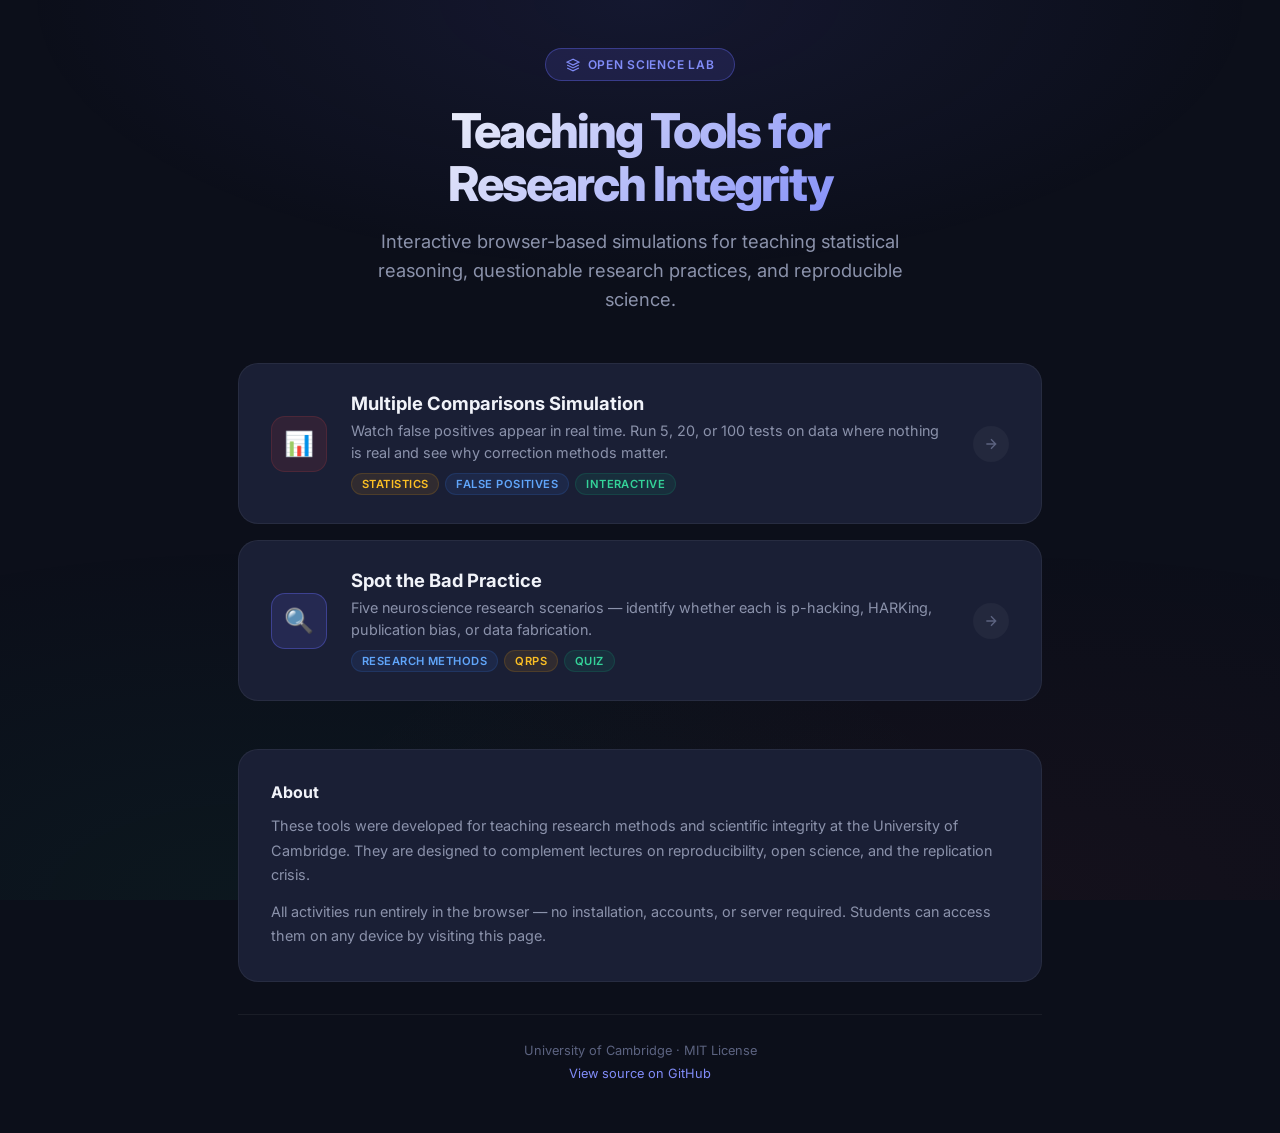
==== index.html @ 27d45739 "Add landing page and update footer links" ====
<!DOCTYPE html>
<html lang="en">
<head>
<meta charset="UTF-8">
<meta name="viewport" content="width=device-width, initial-scale=1.0">
<title>Open Science Lab — University of Cambridge</title>
<link rel="preconnect" href="https://fonts.googleapis.com">
<link href="https://fonts.googleapis.com/css2?family=Inter:wght@300;400;500;600;700;800&display=swap" rel="stylesheet">
<style>
  :root {
    --bg-primary: #0c0f1a;
    --bg-card: #1a1f35;
    --bg-card-hover: #1e2440;
    --border: rgba(255,255,255,0.06);
    --border-active: rgba(99,102,241,0.4);
    --text-primary: #f1f3f9;
    --text-secondary: #8b92ab;
    --text-muted: #5c6380;
    --accent: #6366f1;
    --accent-light: #818cf8;
    --accent-glow: rgba(99,102,241,0.15);
    --danger: #ef4444;
    --success: #10b981;
    --warning: #f59e0b;
    --radius: 20px;
    --radius-sm: 12px;
  }

  * { margin: 0; padding: 0; box-sizing: border-box; }

  body {
    font-family: 'Inter', -apple-system, BlinkMacSystemFont, sans-serif;
    background: var(--bg-primary);
    color: var(--text-primary);
    min-height: 100vh;
    -webkit-font-smoothing: antialiased;
  }

  body::before {
    content: '';
    position: fixed;
    top: 0; left: 0; right: 0; bottom: 0;
    background:
      radial-gradient(ellipse 80% 50% at 50% 0%, rgba(99,102,241,0.1), transparent 60%),
      radial-gradient(ellipse 60% 40% at 20% 100%, rgba(16,185,129,0.05), transparent),
      radial-gradient(ellipse 60% 40% at 80% 100%, rgba(239,68,68,0.04), transparent);
    pointer-events: none;
    z-index: 0;
  }

  .container {
    max-width: 860px;
    margin: 0 auto;
    padding: 48px 28px;
    position: relative;
    z-index: 1;
  }

  /* Header */
  .header {
    text-align: center;
    margin-bottom: 48px;
  }
  .header-badge {
    display: inline-flex;
    align-items: center;
    gap: 8px;
    background: var(--accent-glow);
    border: 1px solid var(--border-active);
    border-radius: 100px;
    padding: 8px 20px;
    font-size: 0.75rem;
    font-weight: 600;
    color: var(--accent-light);
    letter-spacing: 0.06em;
    text-transform: uppercase;
    margin-bottom: 24px;
  }
  h1 {
    font-size: 3rem;
    font-weight: 800;
    letter-spacing: -0.04em;
    line-height: 1.1;
    background: linear-gradient(135deg, #f1f3f9 20%, #818cf8 80%);
    -webkit-background-clip: text;
    -webkit-text-fill-color: transparent;
    background-clip: text;
    margin-bottom: 16px;
  }
  .tagline {
    color: var(--text-secondary);
    font-size: 1.15rem;
    line-height: 1.6;
    max-width: 560px;
    margin: 0 auto;
  }

  /* Activity cards */
  .cards {
    display: flex;
    flex-direction: column;
    gap: 16px;
    margin-bottom: 48px;
  }

  .card {
    display: flex;
    gap: 24px;
    align-items: center;
    background: var(--bg-card);
    border: 1px solid var(--border);
    border-radius: var(--radius);
    padding: 28px 32px;
    text-decoration: none;
    color: inherit;
    transition: all 0.25s ease;
    position: relative;
    overflow: hidden;
  }
  .card::before {
    content: '';
    position: absolute;
    inset: 0;
    background: linear-gradient(135deg, transparent 50%, rgba(99,102,241,0.03));
    opacity: 0;
    transition: opacity 0.25s;
  }
  .card:hover {
    border-color: var(--border-active);
    transform: translateY(-2px);
    box-shadow: 0 8px 32px rgba(0,0,0,0.3), 0 0 0 1px var(--border-active);
  }
  .card:hover::before { opacity: 1; }

  .card-icon {
    width: 56px;
    height: 56px;
    border-radius: 14px;
    display: flex;
    align-items: center;
    justify-content: center;
    font-size: 1.5rem;
    flex-shrink: 0;
    position: relative;
    z-index: 1;
  }
  .card-icon.red {
    background: rgba(239,68,68,0.1);
    border: 1px solid rgba(239,68,68,0.15);
  }
  .card-icon.purple {
    background: var(--accent-glow);
    border: 1px solid var(--border-active);
  }

  .card-content {
    flex: 1;
    position: relative;
    z-index: 1;
  }
  .card-title {
    font-size: 1.15rem;
    font-weight: 700;
    margin-bottom: 6px;
    color: var(--text-primary);
  }
  .card-desc {
    font-size: 0.9rem;
    color: var(--text-secondary);
    line-height: 1.5;
  }

  .card-arrow {
    width: 36px;
    height: 36px;
    border-radius: 50%;
    background: rgba(255,255,255,0.04);
    display: flex;
    align-items: center;
    justify-content: center;
    flex-shrink: 0;
    transition: all 0.25s;
    position: relative;
    z-index: 1;
  }
  .card:hover .card-arrow {
    background: var(--accent);
    transform: translateX(4px);
  }
  .card-arrow svg {
    width: 16px;
    height: 16px;
    stroke: var(--text-muted);
    transition: stroke 0.25s;
  }
  .card:hover .card-arrow svg { stroke: #fff; }

  /* Tags */
  .card-tags {
    display: flex;
    gap: 6px;
    margin-top: 10px;
    flex-wrap: wrap;
  }
  .tag {
    font-size: 0.7rem;
    font-weight: 600;
    padding: 3px 10px;
    border-radius: 100px;
    text-transform: uppercase;
    letter-spacing: 0.04em;
  }
  .tag.stats { background: rgba(245,158,11,0.1); color: #fbbf24; border: 1px solid rgba(245,158,11,0.15); }
  .tag.method { background: rgba(59,130,246,0.1); color: #60a5fa; border: 1px solid rgba(59,130,246,0.15); }
  .tag.interactive { background: rgba(16,185,129,0.1); color: #34d399; border: 1px solid rgba(16,185,129,0.15); }

  /* Info section */
  .info {
    background: var(--bg-card);
    border: 1px solid var(--border);
    border-radius: var(--radius);
    padding: 32px;
    margin-bottom: 32px;
  }
  .info h2 {
    font-size: 1rem;
    font-weight: 700;
    margin-bottom: 12px;
    color: var(--text-primary);
  }
  .info p {
    font-size: 0.9rem;
    color: var(--text-secondary);
    line-height: 1.7;
    margin-bottom: 12px;
  }
  .info p:last-child { margin-bottom: 0; }

  /* Footer */
  .footer {
    text-align: center;
    color: var(--text-muted);
    font-size: 0.8rem;
    padding-top: 24px;
    border-top: 1px solid var(--border);
    line-height: 1.8;
  }
  .footer a { color: var(--accent-light); text-decoration: none; }
  .footer a:hover { text-decoration: underline; }

  @media (max-width: 600px) {
    h1 { font-size: 2.2rem; }
    .card { flex-direction: column; text-align: center; padding: 24px; }
    .card-arrow { display: none; }
    .card-tags { justify-content: center; }
  }
</style>
</head>
<body>
<div class="container">

  <div class="header">
    <div class="header-badge">
      <svg width="14" height="14" viewBox="0 0 24 24" fill="none" stroke="currentColor" stroke-width="2"><path d="M12 2L2 7l10 5 10-5-10-5z"/><path d="M2 17l10 5 10-5"/><path d="M2 12l10 5 10-5"/></svg>
      Open Science Lab
    </div>
    <h1>Teaching Tools for<br>Research Integrity</h1>
    <p class="tagline">Interactive browser-based simulations for teaching statistical reasoning, questionable research practices, and reproducible science.</p>
  </div>

  <div class="cards">
    <a class="card" href="multiple_comparisons_simulation.html">
      <div class="card-icon red">📊</div>
      <div class="card-content">
        <div class="card-title">Multiple Comparisons Simulation</div>
        <div class="card-desc">Watch false positives appear in real time. Run 5, 20, or 100 tests on data where nothing is real and see why correction methods matter.</div>
        <div class="card-tags">
          <span class="tag stats">Statistics</span>
          <span class="tag method">False Positives</span>
          <span class="tag interactive">Interactive</span>
        </div>
      </div>
      <div class="card-arrow">
        <svg viewBox="0 0 24 24" fill="none" stroke-width="2"><path d="M5 12h14M12 5l7 7-7 7"/></svg>
      </div>
    </a>

    <a class="card" href="spot_the_bad_practice.html">
      <div class="card-icon purple">🔍</div>
      <div class="card-content">
        <div class="card-title">Spot the Bad Practice</div>
        <div class="card-desc">Five neuroscience research scenarios — identify whether each is p-hacking, HARKing, publication bias, or data fabrication.</div>
        <div class="card-tags">
          <span class="tag method">Research Methods</span>
          <span class="tag stats">QRPs</span>
          <span class="tag interactive">Quiz</span>
        </div>
      </div>
      <div class="card-arrow">
        <svg viewBox="0 0 24 24" fill="none" stroke-width="2"><path d="M5 12h14M12 5l7 7-7 7"/></svg>
      </div>
    </a>
  </div>

  <div class="info">
    <h2>About</h2>
    <p>These tools were developed for teaching research methods and scientific integrity at the University of Cambridge. They are designed to complement lectures on reproducibility, open science, and the replication crisis.</p>
    <p>All activities run entirely in the browser — no installation, accounts, or server required. Students can access them on any device by visiting this page.</p>
  </div>

  <div class="footer">
    University of Cambridge &middot; MIT License<br>
    <a href="https://github.com/marcellamontagnese/teaching-open-science-lab">View source on GitHub</a>
  </div>

</div>
</body>
</html>
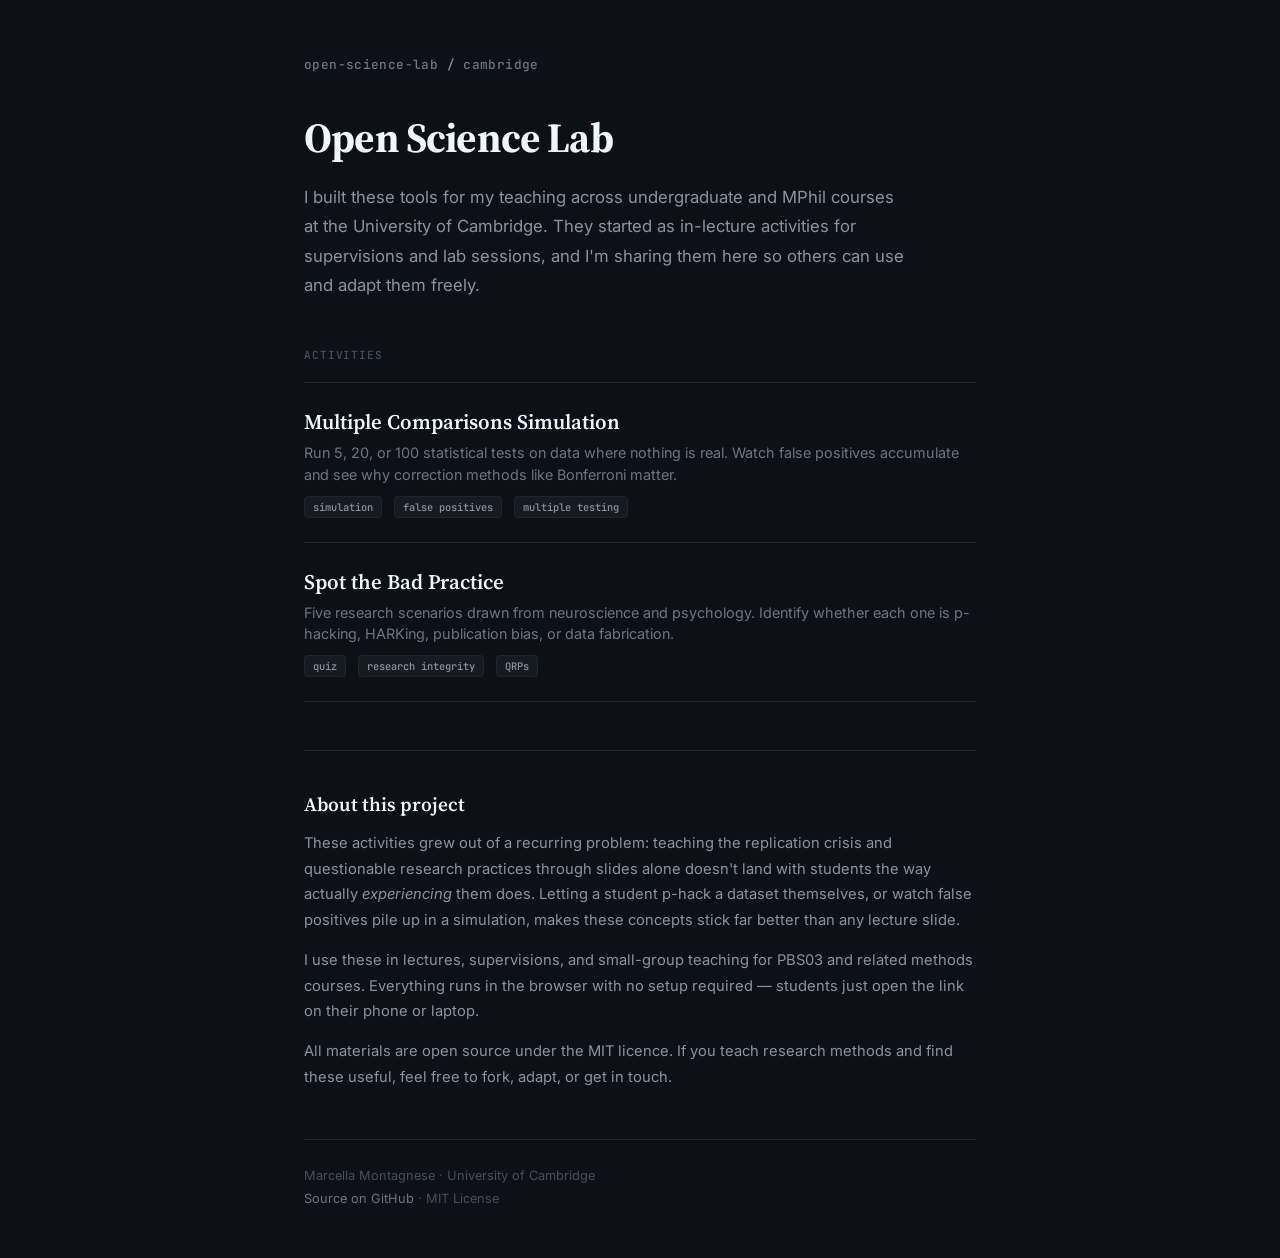
==== commit 59a5ed28: "Add landing page and update footer links" ====
--- a/index.html
+++ b/index.html
@@ -5,312 +5,209 @@
 <meta name="viewport" content="width=device-width, initial-scale=1.0">
 <title>Open Science Lab — University of Cambridge</title>
 <link rel="preconnect" href="https://fonts.googleapis.com">
-<link href="https://fonts.googleapis.com/css2?family=Inter:wght@300;400;500;600;700;800&display=swap" rel="stylesheet">
+<link href="https://fonts.googleapis.com/css2?family=Source+Serif+4:ital,wght@0,400;0,600;0,700;1,400&family=Inter:wght@400;500;600&family=JetBrains+Mono:wght@400;500&display=swap" rel="stylesheet">
 <style>
-  :root {
-    --bg-primary: #0c0f1a;
-    --bg-card: #1a1f35;
-    --bg-card-hover: #1e2440;
-    --border: rgba(255,255,255,0.06);
-    --border-active: rgba(99,102,241,0.4);
-    --text-primary: #f1f3f9;
-    --text-secondary: #8b92ab;
-    --text-muted: #5c6380;
-    --accent: #6366f1;
-    --accent-light: #818cf8;
-    --accent-glow: rgba(99,102,241,0.15);
-    --danger: #ef4444;
-    --success: #10b981;
-    --warning: #f59e0b;
-    --radius: 20px;
-    --radius-sm: 12px;
-  }
-
   * { margin: 0; padding: 0; box-sizing: border-box; }
 
   body {
     font-family: 'Inter', -apple-system, BlinkMacSystemFont, sans-serif;
-    background: var(--bg-primary);
-    color: var(--text-primary);
+    background: #0d1017;
+    color: #c9d1d9;
     min-height: 100vh;
     -webkit-font-smoothing: antialiased;
   }
 
-  body::before {
-    content: '';
-    position: fixed;
-    top: 0; left: 0; right: 0; bottom: 0;
-    background:
-      radial-gradient(ellipse 80% 50% at 50% 0%, rgba(99,102,241,0.1), transparent 60%),
-      radial-gradient(ellipse 60% 40% at 20% 100%, rgba(16,185,129,0.05), transparent),
-      radial-gradient(ellipse 60% 40% at 80% 100%, rgba(239,68,68,0.04), transparent);
-    pointer-events: none;
-    z-index: 0;
-  }
-
-  .container {
-    max-width: 860px;
+  .page {
+    max-width: 720px;
     margin: 0 auto;
-    padding: 48px 28px;
-    position: relative;
-    z-index: 1;
-  }
-
-  /* Header */
-  .header {
-    text-align: center;
+    padding: 56px 24px 48px;
+  }
+
+  /* Header — clean, editorial feel */
+  .site-name {
+    font-family: 'JetBrains Mono', monospace;
+    font-size: 0.8rem;
+    font-weight: 500;
+    color: #6e7681;
+    letter-spacing: 0.03em;
+    margin-bottom: 40px;
+  }
+  .site-name span { color: #8b949e; }
+
+  h1 {
+    font-family: 'Source Serif 4', Georgia, serif;
+    font-size: 2.6rem;
+    font-weight: 700;
+    color: #f0f6fc;
+    line-height: 1.2;
+    letter-spacing: -0.02em;
+    margin-bottom: 20px;
+  }
+
+  .intro {
+    font-size: 1.05rem;
+    line-height: 1.75;
+    color: #8b949e;
     margin-bottom: 48px;
-  }
-  .header-badge {
-    display: inline-flex;
-    align-items: center;
-    gap: 8px;
-    background: var(--accent-glow);
-    border: 1px solid var(--border-active);
-    border-radius: 100px;
-    padding: 8px 20px;
-    font-size: 0.75rem;
-    font-weight: 600;
-    color: var(--accent-light);
-    letter-spacing: 0.06em;
+    max-width: 600px;
+  }
+
+  /* Divider */
+  hr {
+    border: none;
+    border-top: 1px solid #21262d;
+    margin: 40px 0;
+  }
+
+  /* Activity links */
+  .activities { margin-bottom: 48px; }
+
+  .activity-label {
+    font-family: 'JetBrains Mono', monospace;
+    font-size: 0.7rem;
+    font-weight: 500;
+    color: #484f58;
     text-transform: uppercase;
-    margin-bottom: 24px;
-  }
-  h1 {
-    font-size: 3rem;
-    font-weight: 800;
-    letter-spacing: -0.04em;
-    line-height: 1.1;
-    background: linear-gradient(135deg, #f1f3f9 20%, #818cf8 80%);
-    -webkit-background-clip: text;
-    -webkit-text-fill-color: transparent;
-    background-clip: text;
-    margin-bottom: 16px;
-  }
-  .tagline {
-    color: var(--text-secondary);
-    font-size: 1.15rem;
-    line-height: 1.6;
-    max-width: 560px;
-    margin: 0 auto;
-  }
-
-  /* Activity cards */
-  .cards {
-    display: flex;
-    flex-direction: column;
-    gap: 16px;
-    margin-bottom: 48px;
-  }
-
-  .card {
-    display: flex;
-    gap: 24px;
-    align-items: center;
-    background: var(--bg-card);
-    border: 1px solid var(--border);
-    border-radius: var(--radius);
-    padding: 28px 32px;
+    letter-spacing: 0.08em;
+    margin-bottom: 20px;
+  }
+
+  .activity {
+    display: block;
     text-decoration: none;
     color: inherit;
-    transition: all 0.25s ease;
-    position: relative;
-    overflow: hidden;
-  }
-  .card::before {
-    content: '';
-    position: absolute;
-    inset: 0;
-    background: linear-gradient(135deg, transparent 50%, rgba(99,102,241,0.03));
-    opacity: 0;
-    transition: opacity 0.25s;
-  }
-  .card:hover {
-    border-color: var(--border-active);
-    transform: translateY(-2px);
-    box-shadow: 0 8px 32px rgba(0,0,0,0.3), 0 0 0 1px var(--border-active);
-  }
-  .card:hover::before { opacity: 1; }
-
-  .card-icon {
-    width: 56px;
-    height: 56px;
-    border-radius: 14px;
+    padding: 24px 0;
+    border-bottom: 1px solid #21262d;
+    transition: all 0.15s ease;
+  }
+  .activity:first-of-type {
+    border-top: 1px solid #21262d;
+  }
+  .activity:hover {
+    padding-left: 12px;
+  }
+
+  .activity-title {
+    font-family: 'Source Serif 4', Georgia, serif;
+    font-size: 1.3rem;
+    font-weight: 600;
+    color: #f0f6fc;
+    margin-bottom: 6px;
+    transition: color 0.15s;
+  }
+  .activity:hover .activity-title {
+    color: #79c0ff;
+  }
+
+  .activity-desc {
+    font-size: 0.9rem;
+    color: #6e7681;
+    line-height: 1.5;
+  }
+
+  .activity-meta {
     display: flex;
-    align-items: center;
-    justify-content: center;
-    font-size: 1.5rem;
-    flex-shrink: 0;
-    position: relative;
-    z-index: 1;
-  }
-  .card-icon.red {
-    background: rgba(239,68,68,0.1);
-    border: 1px solid rgba(239,68,68,0.15);
-  }
-  .card-icon.purple {
-    background: var(--accent-glow);
-    border: 1px solid var(--border-active);
-  }
-
-  .card-content {
-    flex: 1;
-    position: relative;
-    z-index: 1;
-  }
-  .card-title {
-    font-size: 1.15rem;
-    font-weight: 700;
-    margin-bottom: 6px;
-    color: var(--text-primary);
-  }
-  .card-desc {
-    font-size: 0.9rem;
-    color: var(--text-secondary);
-    line-height: 1.5;
-  }
-
-  .card-arrow {
-    width: 36px;
-    height: 36px;
-    border-radius: 50%;
-    background: rgba(255,255,255,0.04);
-    display: flex;
-    align-items: center;
-    justify-content: center;
-    flex-shrink: 0;
-    transition: all 0.25s;
-    position: relative;
-    z-index: 1;
-  }
-  .card:hover .card-arrow {
-    background: var(--accent);
-    transform: translateX(4px);
-  }
-  .card-arrow svg {
-    width: 16px;
-    height: 16px;
-    stroke: var(--text-muted);
-    transition: stroke 0.25s;
-  }
-  .card:hover .card-arrow svg { stroke: #fff; }
-
-  /* Tags */
-  .card-tags {
-    display: flex;
-    gap: 6px;
+    gap: 12px;
     margin-top: 10px;
     flex-wrap: wrap;
   }
-  .tag {
-    font-size: 0.7rem;
+  .meta-tag {
+    font-family: 'JetBrains Mono', monospace;
+    font-size: 0.65rem;
+    font-weight: 500;
+    padding: 3px 8px;
+    border-radius: 4px;
+    background: #161b22;
+    color: #8b949e;
+    border: 1px solid #21262d;
+  }
+
+  /* About section */
+  .about {
+    margin-bottom: 48px;
+  }
+  .about h2 {
+    font-family: 'Source Serif 4', Georgia, serif;
+    font-size: 1.2rem;
     font-weight: 600;
-    padding: 3px 10px;
-    border-radius: 100px;
-    text-transform: uppercase;
-    letter-spacing: 0.04em;
-  }
-  .tag.stats { background: rgba(245,158,11,0.1); color: #fbbf24; border: 1px solid rgba(245,158,11,0.15); }
-  .tag.method { background: rgba(59,130,246,0.1); color: #60a5fa; border: 1px solid rgba(59,130,246,0.15); }
-  .tag.interactive { background: rgba(16,185,129,0.1); color: #34d399; border: 1px solid rgba(16,185,129,0.15); }
-
-  /* Info section */
-  .info {
-    background: var(--bg-card);
-    border: 1px solid var(--border);
-    border-radius: var(--radius);
-    padding: 32px;
-    margin-bottom: 32px;
-  }
-  .info h2 {
-    font-size: 1rem;
-    font-weight: 700;
-    margin-bottom: 12px;
-    color: var(--text-primary);
-  }
-  .info p {
-    font-size: 0.9rem;
-    color: var(--text-secondary);
-    line-height: 1.7;
-    margin-bottom: 12px;
-  }
-  .info p:last-child { margin-bottom: 0; }
+    color: #f0f6fc;
+    margin-bottom: 14px;
+  }
+  .about p {
+    font-size: 0.92rem;
+    color: #8b949e;
+    line-height: 1.75;
+    margin-bottom: 14px;
+  }
+  .about p:last-child { margin-bottom: 0; }
 
   /* Footer */
   .footer {
-    text-align: center;
-    color: var(--text-muted);
+    padding-top: 24px;
+    border-top: 1px solid #21262d;
     font-size: 0.8rem;
-    padding-top: 24px;
-    border-top: 1px solid var(--border);
+    color: #484f58;
     line-height: 1.8;
   }
-  .footer a { color: var(--accent-light); text-decoration: none; }
-  .footer a:hover { text-decoration: underline; }
+  .footer a {
+    color: #6e7681;
+    text-decoration: none;
+  }
+  .footer a:hover {
+    color: #8b949e;
+    text-decoration: underline;
+  }
 
   @media (max-width: 600px) {
-    h1 { font-size: 2.2rem; }
-    .card { flex-direction: column; text-align: center; padding: 24px; }
-    .card-arrow { display: none; }
-    .card-tags { justify-content: center; }
+    h1 { font-size: 2rem; }
+    .page { padding: 32px 20px; }
   }
 </style>
 </head>
 <body>
-<div class="container">
-
-  <div class="header">
-    <div class="header-badge">
-      <svg width="14" height="14" viewBox="0 0 24 24" fill="none" stroke="currentColor" stroke-width="2"><path d="M12 2L2 7l10 5 10-5-10-5z"/><path d="M2 17l10 5 10-5"/><path d="M2 12l10 5 10-5"/></svg>
-      Open Science Lab
-    </div>
-    <h1>Teaching Tools for<br>Research Integrity</h1>
-    <p class="tagline">Interactive browser-based simulations for teaching statistical reasoning, questionable research practices, and reproducible science.</p>
-  </div>
-
-  <div class="cards">
-    <a class="card" href="multiple_comparisons_simulation.html">
-      <div class="card-icon red">📊</div>
-      <div class="card-content">
-        <div class="card-title">Multiple Comparisons Simulation</div>
-        <div class="card-desc">Watch false positives appear in real time. Run 5, 20, or 100 tests on data where nothing is real and see why correction methods matter.</div>
-        <div class="card-tags">
-          <span class="tag stats">Statistics</span>
-          <span class="tag method">False Positives</span>
-          <span class="tag interactive">Interactive</span>
-        </div>
-      </div>
-      <div class="card-arrow">
-        <svg viewBox="0 0 24 24" fill="none" stroke-width="2"><path d="M5 12h14M12 5l7 7-7 7"/></svg>
+<div class="page">
+
+  <div class="site-name">open-science-lab <span>/</span> cambridge</div>
+
+  <h1>Open Science Lab</h1>
+  <p class="intro">I built these tools for my teaching across undergraduate and MPhil courses at the University of Cambridge. They started as in-lecture activities for supervisions and lab sessions, and I'm sharing them here so others can use and adapt them freely.</p>
+
+  <div class="activities">
+    <div class="activity-label">Activities</div>
+
+    <a class="activity" href="multiple_comparisons_simulation.html">
+      <div class="activity-title">Multiple Comparisons Simulation</div>
+      <div class="activity-desc">Run 5, 20, or 100 statistical tests on data where nothing is real. Watch false positives accumulate and see why correction methods like Bonferroni matter.</div>
+      <div class="activity-meta">
+        <span class="meta-tag">simulation</span>
+        <span class="meta-tag">false positives</span>
+        <span class="meta-tag">multiple testing</span>
       </div>
     </a>
 
-    <a class="card" href="spot_the_bad_practice.html">
-      <div class="card-icon purple">🔍</div>
-      <div class="card-content">
-        <div class="card-title">Spot the Bad Practice</div>
-        <div class="card-desc">Five neuroscience research scenarios — identify whether each is p-hacking, HARKing, publication bias, or data fabrication.</div>
-        <div class="card-tags">
-          <span class="tag method">Research Methods</span>
-          <span class="tag stats">QRPs</span>
-          <span class="tag interactive">Quiz</span>
-        </div>
-      </div>
-      <div class="card-arrow">
-        <svg viewBox="0 0 24 24" fill="none" stroke-width="2"><path d="M5 12h14M12 5l7 7-7 7"/></svg>
+    <a class="activity" href="spot_the_bad_practice.html">
+      <div class="activity-title">Spot the Bad Practice</div>
+      <div class="activity-desc">Five research scenarios drawn from neuroscience and psychology. Identify whether each one is p-hacking, HARKing, publication bias, or data fabrication.</div>
+      <div class="activity-meta">
+        <span class="meta-tag">quiz</span>
+        <span class="meta-tag">research integrity</span>
+        <span class="meta-tag">QRPs</span>
       </div>
     </a>
   </div>
 
-  <div class="info">
-    <h2>About</h2>
-    <p>These tools were developed for teaching research methods and scientific integrity at the University of Cambridge. They are designed to complement lectures on reproducibility, open science, and the replication crisis.</p>
-    <p>All activities run entirely in the browser — no installation, accounts, or server required. Students can access them on any device by visiting this page.</p>
+  <hr>
+
+  <div class="about">
+    <h2>About this project</h2>
+    <p>These activities grew out of a recurring problem: teaching the replication crisis and questionable research practices through slides alone doesn't land with students the way actually <em>experiencing</em> them does. Letting a student p-hack a dataset themselves, or watch false positives pile up in a simulation, makes these concepts stick far better than any lecture slide.</p>
+    <p>I use these in lectures, supervisions, and small-group teaching for PBS03 and related methods courses. Everything runs in the browser with no setup required — students just open the link on their phone or laptop.</p>
+    <p>All materials are open source under the MIT licence. If you teach research methods and find these useful, feel free to fork, adapt, or get in touch.</p>
   </div>
 
   <div class="footer">
-    University of Cambridge &middot; MIT License<br>
-    <a href="https://github.com/marcellamontagnese/teaching-open-science-lab">View source on GitHub</a>
+    Marcella Montagnese &middot; University of Cambridge<br>
+    <a href="https://github.com/marcellamontagnese/teaching-open-science-lab">Source on GitHub</a> &middot; MIT License
   </div>
 
 </div>
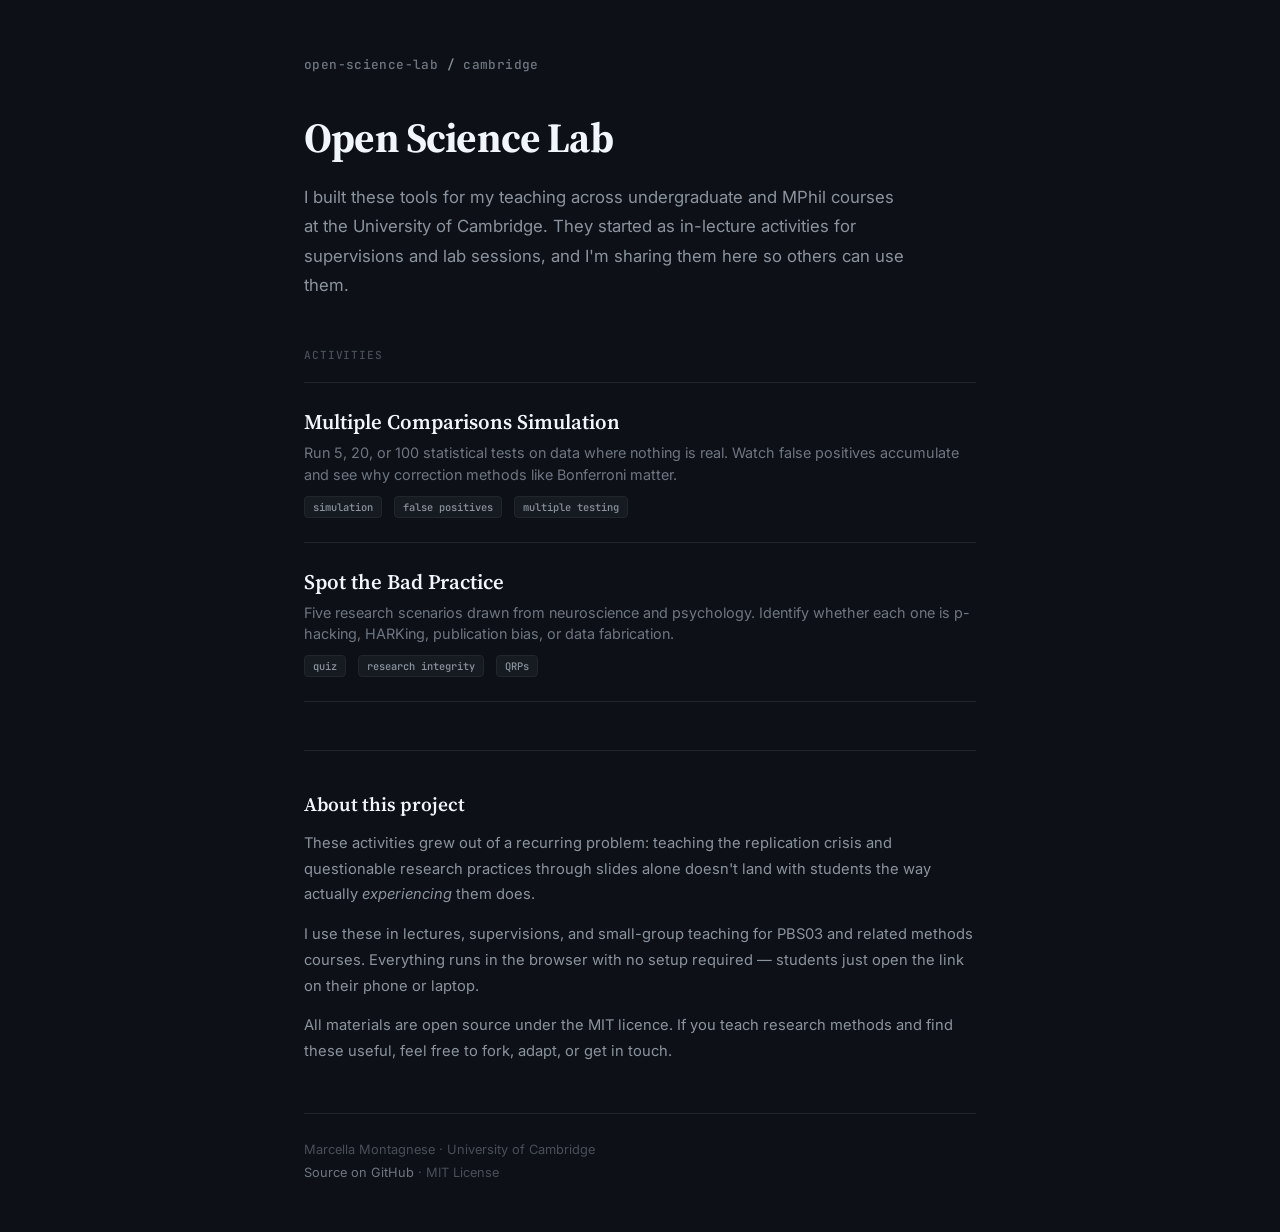
==== commit 1027d97e: "edit index" ====
--- a/index.html
+++ b/index.html
@@ -170,7 +170,7 @@
   <div class="site-name">open-science-lab <span>/</span> cambridge</div>
 
   <h1>Open Science Lab</h1>
-  <p class="intro">I built these tools for my teaching across undergraduate and MPhil courses at the University of Cambridge. They started as in-lecture activities for supervisions and lab sessions, and I'm sharing them here so others can use and adapt them freely.</p>
+  <p class="intro">I built these tools for my teaching across undergraduate and MPhil courses at the University of Cambridge. They started as in-lecture activities for supervisions and lab sessions, and I'm sharing them here so others can use them.</p>
 
   <div class="activities">
     <div class="activity-label">Activities</div>
@@ -200,7 +200,7 @@
 
   <div class="about">
     <h2>About this project</h2>
-    <p>These activities grew out of a recurring problem: teaching the replication crisis and questionable research practices through slides alone doesn't land with students the way actually <em>experiencing</em> them does. Letting a student p-hack a dataset themselves, or watch false positives pile up in a simulation, makes these concepts stick far better than any lecture slide.</p>
+    <p>These activities grew out of a recurring problem: teaching the replication crisis and questionable research practices through slides alone doesn't land with students the way actually <em>experiencing</em> them does.</p>
     <p>I use these in lectures, supervisions, and small-group teaching for PBS03 and related methods courses. Everything runs in the browser with no setup required — students just open the link on their phone or laptop.</p>
     <p>All materials are open source under the MIT licence. If you teach research methods and find these useful, feel free to fork, adapt, or get in touch.</p>
   </div>
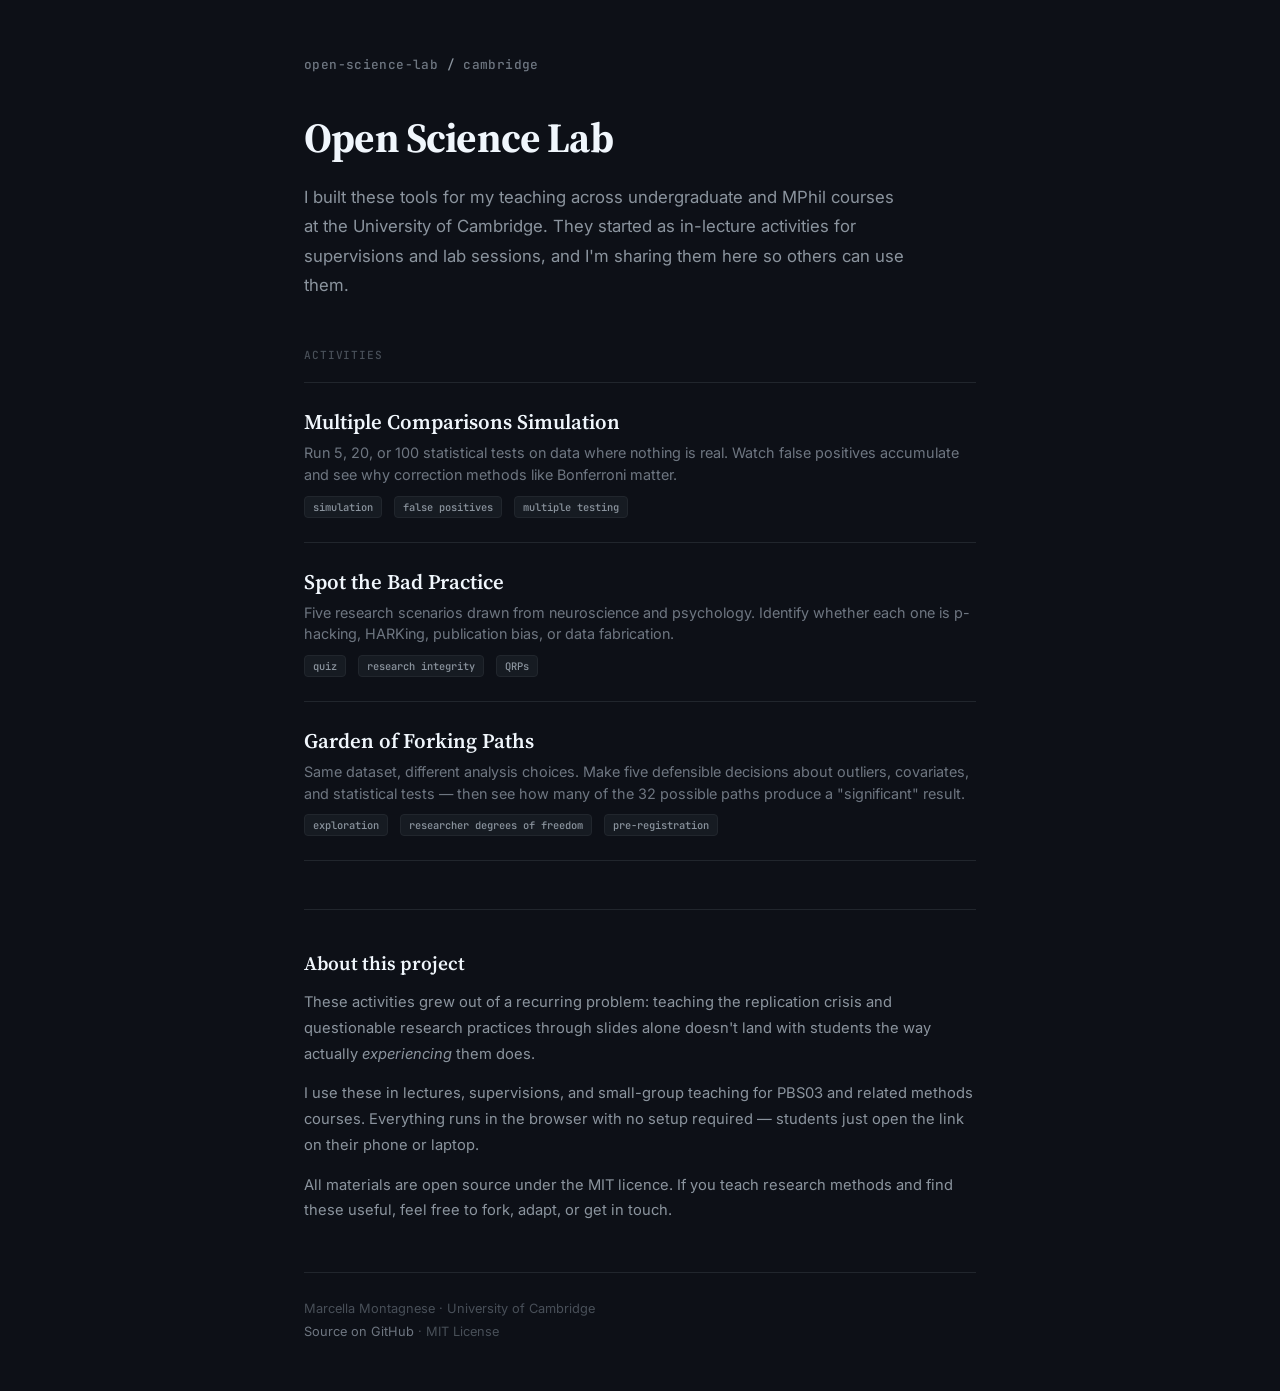
==== commit 24e7e0dc: "index plus garden of forking paths activity" ====
--- a/index.html
+++ b/index.html
@@ -194,6 +194,16 @@
         <span class="meta-tag">QRPs</span>
       </div>
     </a>
+
+    <a class="activity" href="garden_of_forking_paths.html">
+      <div class="activity-title">Garden of Forking Paths</div>
+      <div class="activity-desc">Same dataset, different analysis choices. Make five defensible decisions about outliers, covariates, and statistical tests — then see how many of the 32 possible paths produce a "significant" result.</div>
+      <div class="activity-meta">
+        <span class="meta-tag">exploration</span>
+        <span class="meta-tag">researcher degrees of freedom</span>
+        <span class="meta-tag">pre-registration</span>
+      </div>
+    </a>
   </div>
 
   <hr>
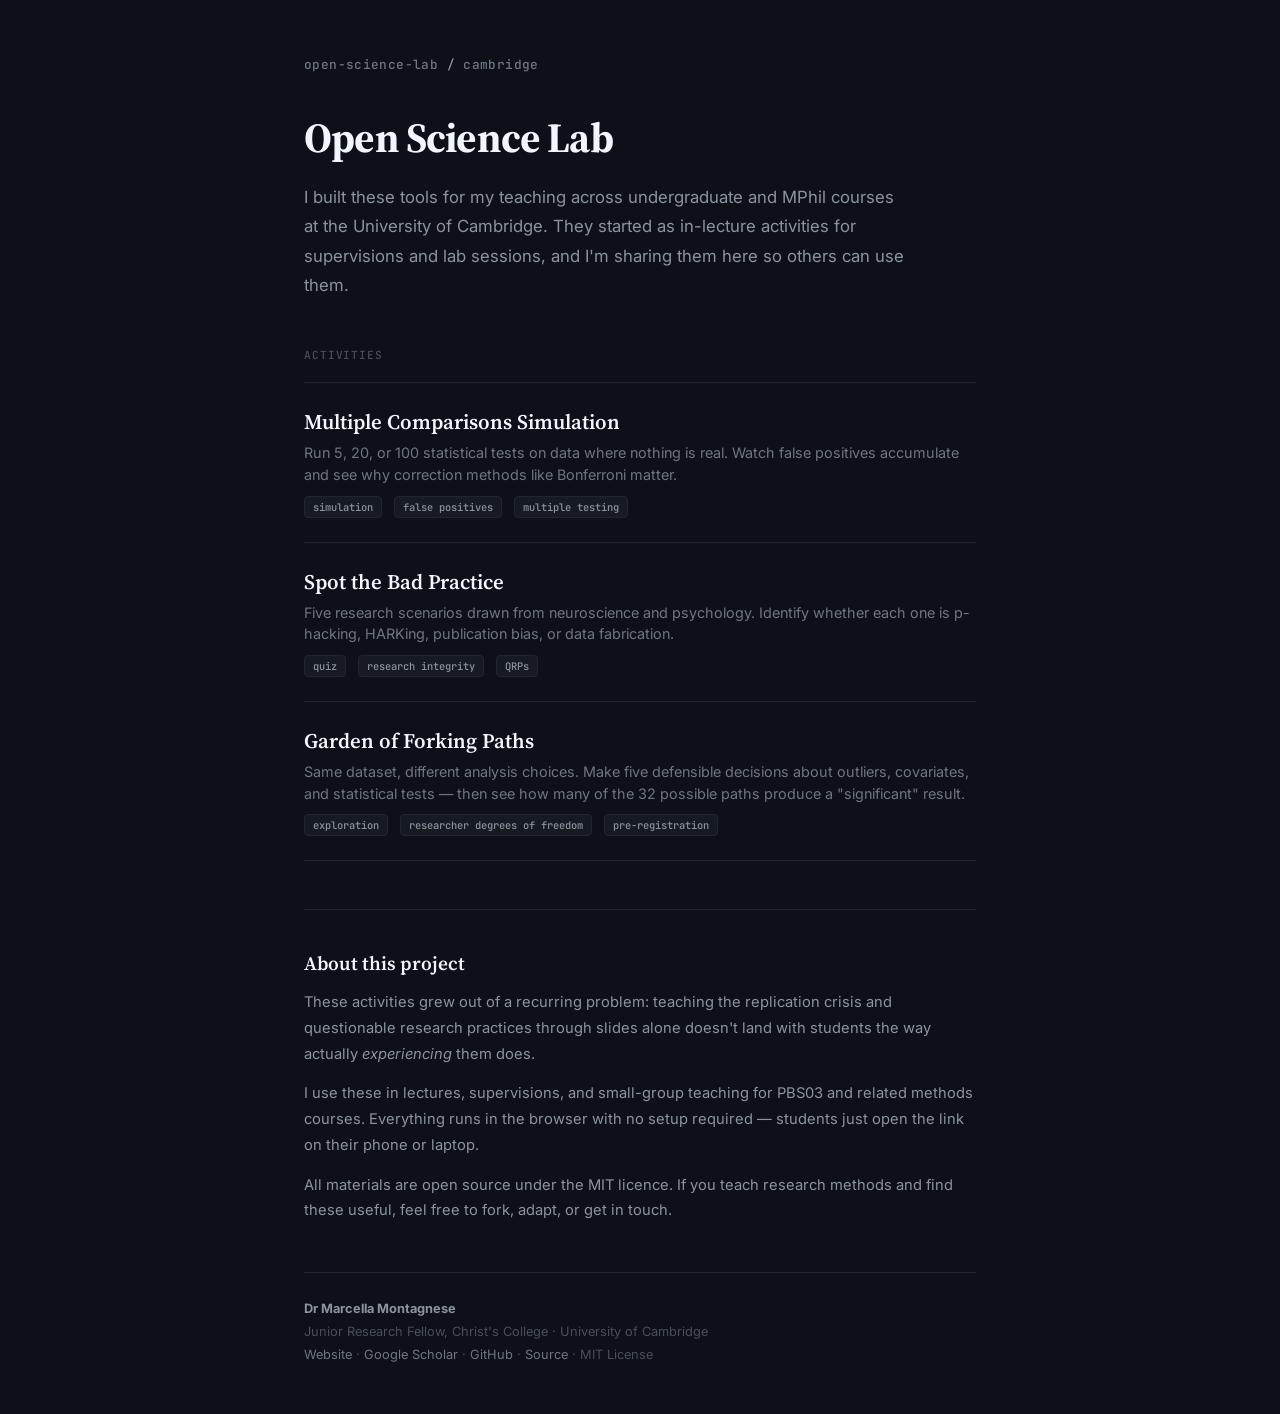
==== commit 0f706125: "Add attribution footers and Garden of Forking Paths activity" ====
--- a/index.html
+++ b/index.html
@@ -216,8 +216,13 @@
   </div>
 
   <div class="footer">
-    Marcella Montagnese &middot; University of Cambridge<br>
-    <a href="https://github.com/marcellamontagnese/teaching-open-science-lab">Source on GitHub</a> &middot; MIT License
+    <strong style="color:#8b949e;">Dr Marcella Montagnese</strong><br>
+    Junior Research Fellow, Christ's College &middot; University of Cambridge<br>
+    <a href="https://www.marcellamontagnese.com">Website</a> &middot;
+    <a href="https://scholar.google.com/citations?user=Gq8GSfMAAAAJ">Google Scholar</a> &middot;
+    <a href="https://github.com/marcellamontagnese">GitHub</a> &middot;
+    <a href="https://github.com/marcellamontagnese/teaching-open-science-lab">Source</a> &middot;
+    MIT License
   </div>
 
 </div>
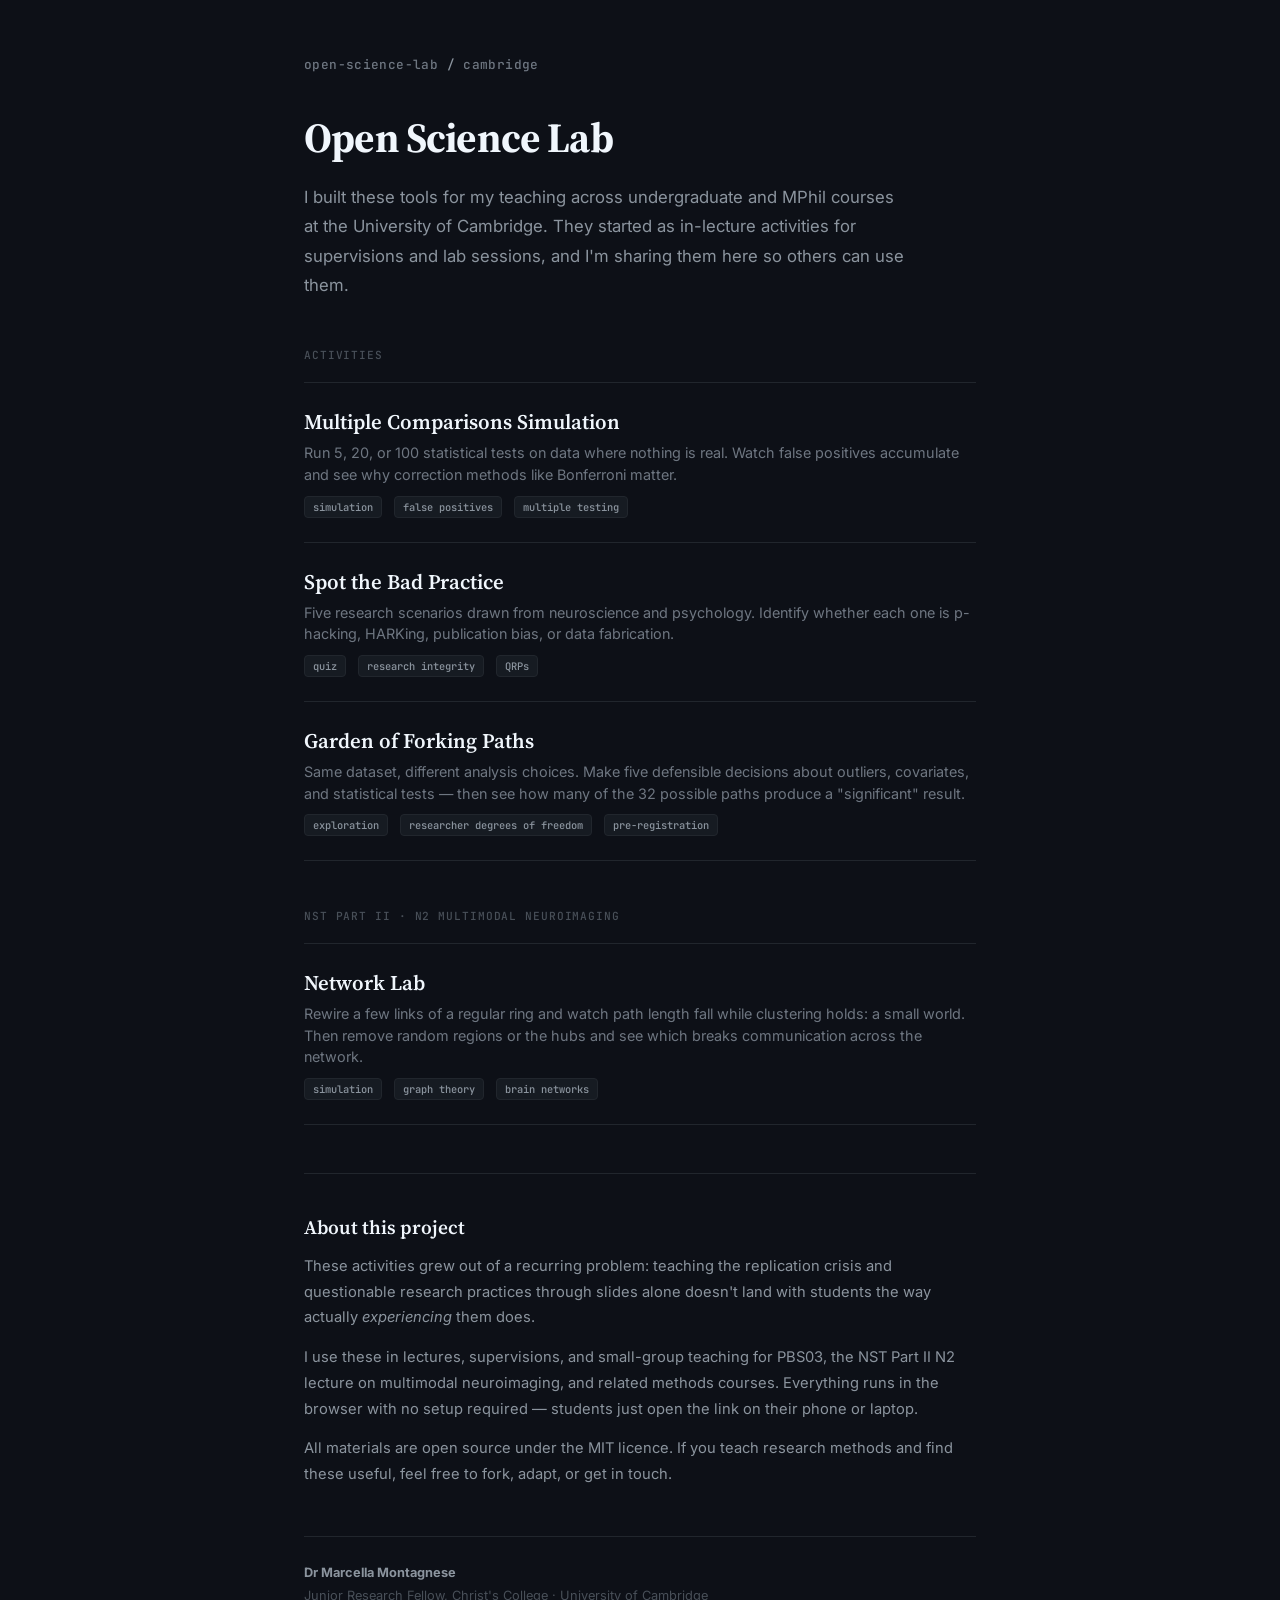
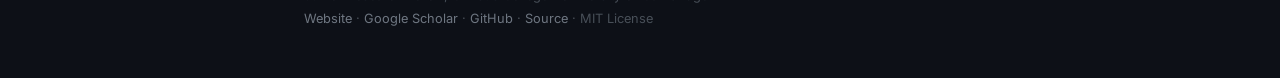
==== commit a89bba33: "Add N2 Network Lab to the landing page" ====
--- a/index.html
+++ b/index.html
@@ -206,12 +206,26 @@
     </a>
   </div>
 
+  <div class="activities">
+    <div class="activity-label">NST Part II · N2 Multimodal neuroimaging</div>
+
+    <a class="activity" href="n2-labs/network_lab.html">
+      <div class="activity-title">Network Lab</div>
+      <div class="activity-desc">Rewire a few links of a regular ring and watch path length fall while clustering holds: a small world. Then remove random regions or the hubs and see which breaks communication across the network.</div>
+      <div class="activity-meta">
+        <span class="meta-tag">simulation</span>
+        <span class="meta-tag">graph theory</span>
+        <span class="meta-tag">brain networks</span>
+      </div>
+    </a>
+  </div>
+
   <hr>
 
   <div class="about">
     <h2>About this project</h2>
     <p>These activities grew out of a recurring problem: teaching the replication crisis and questionable research practices through slides alone doesn't land with students the way actually <em>experiencing</em> them does.</p>
-    <p>I use these in lectures, supervisions, and small-group teaching for PBS03 and related methods courses. Everything runs in the browser with no setup required — students just open the link on their phone or laptop.</p>
+    <p>I use these in lectures, supervisions, and small-group teaching for PBS03, the NST Part II N2 lecture on multimodal neuroimaging, and related methods courses. Everything runs in the browser with no setup required — students just open the link on their phone or laptop.</p>
     <p>All materials are open source under the MIT licence. If you teach research methods and find these useful, feel free to fork, adapt, or get in touch.</p>
   </div>
 
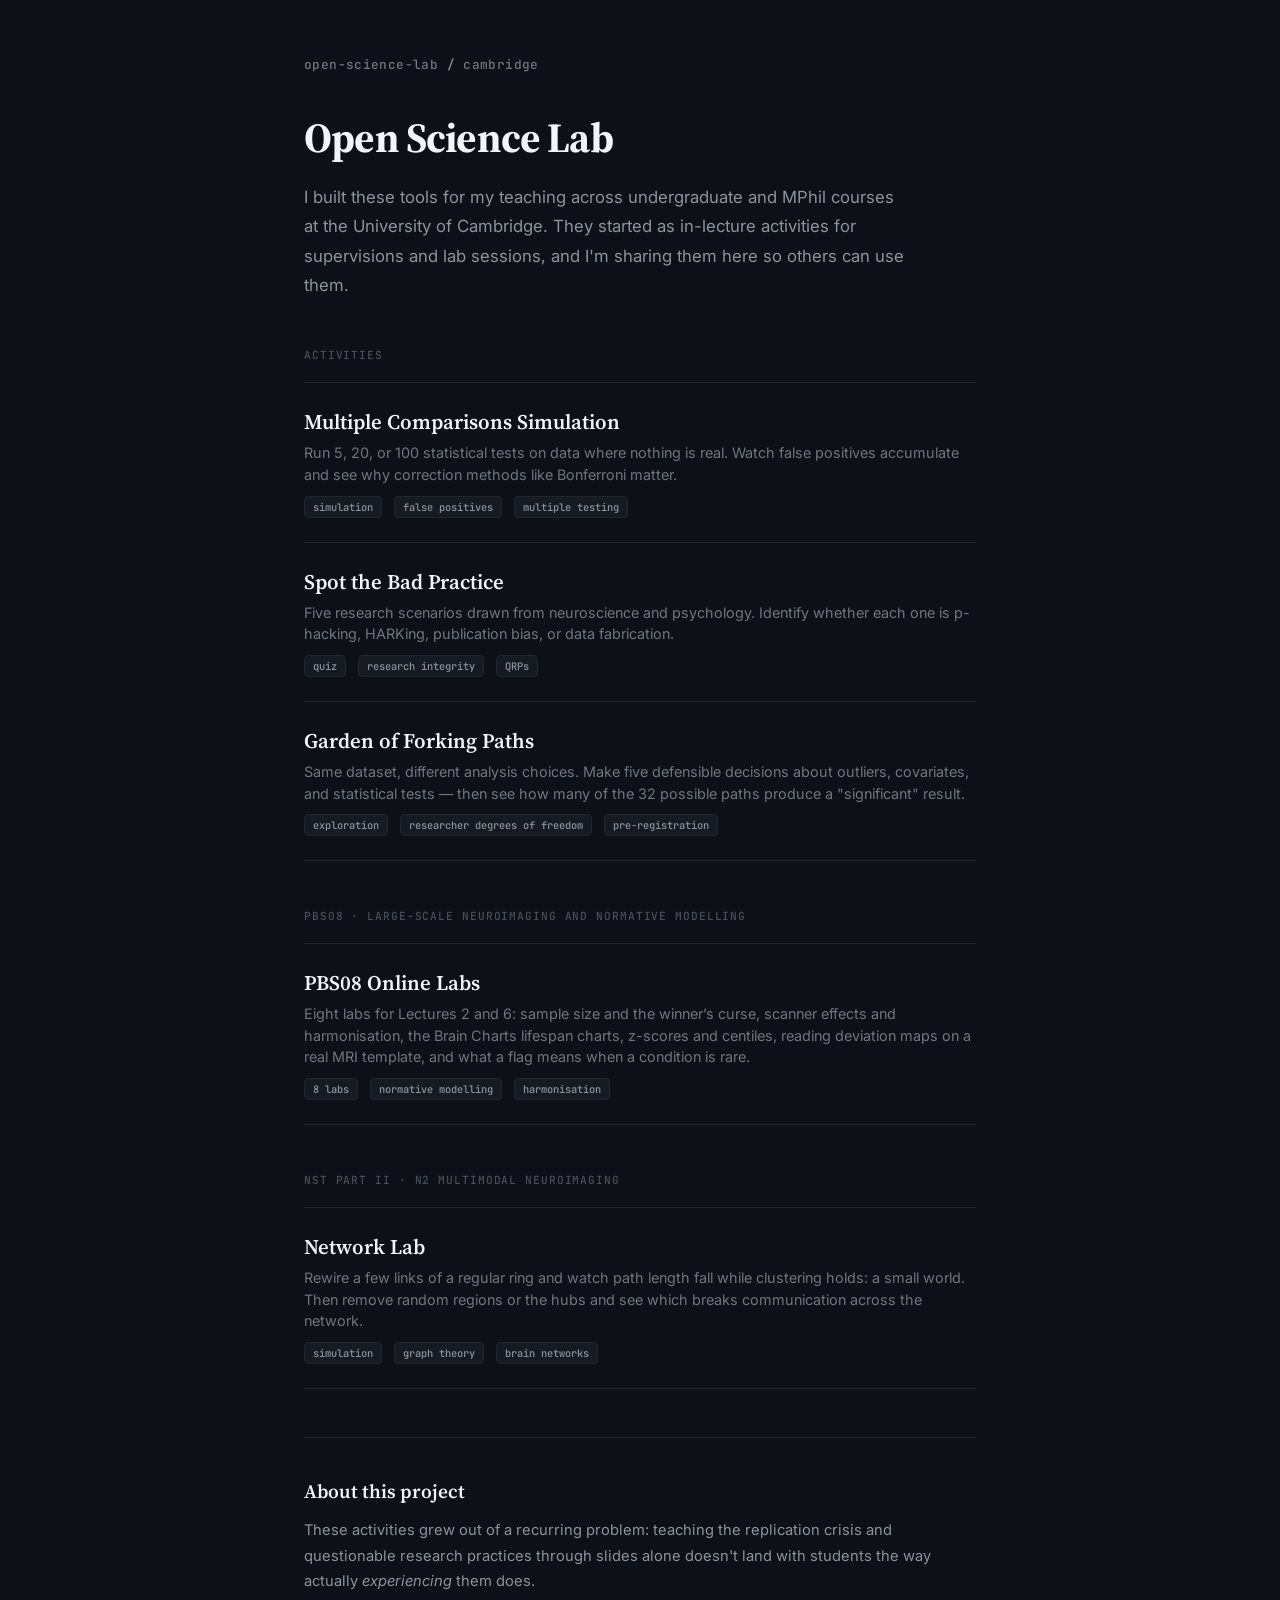
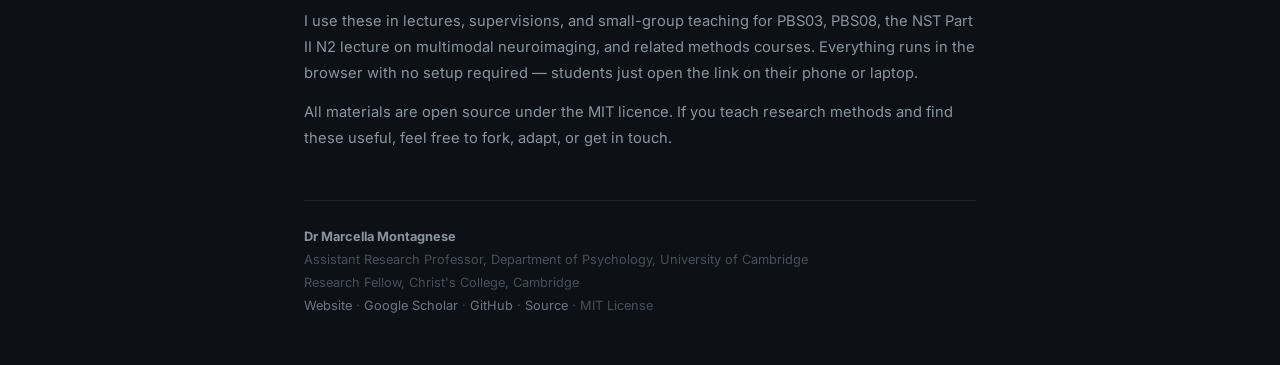
==== commit d8803061: "List PBS08 labs on the landing page and update affiliation" ====
--- a/index.html
+++ b/index.html
@@ -207,6 +207,20 @@
   </div>
 
   <div class="activities">
+    <div class="activity-label">PBS08 · Large-scale neuroimaging and normative modelling</div>
+
+    <a class="activity" href="pbs08-labs/index.html">
+      <div class="activity-title">PBS08 Online Labs</div>
+      <div class="activity-desc">Eight labs for Lectures 2 and 6: sample size and the winner’s curse, scanner effects and harmonisation, the Brain Charts lifespan charts, z-scores and centiles, reading deviation maps on a real MRI template, and what a flag means when a condition is rare.</div>
+      <div class="activity-meta">
+        <span class="meta-tag">8 labs</span>
+        <span class="meta-tag">normative modelling</span>
+        <span class="meta-tag">harmonisation</span>
+      </div>
+    </a>
+  </div>
+
+  <div class="activities">
     <div class="activity-label">NST Part II · N2 Multimodal neuroimaging</div>
 
     <a class="activity" href="n2-labs/network_lab.html">
@@ -225,13 +239,14 @@
   <div class="about">
     <h2>About this project</h2>
     <p>These activities grew out of a recurring problem: teaching the replication crisis and questionable research practices through slides alone doesn't land with students the way actually <em>experiencing</em> them does.</p>
-    <p>I use these in lectures, supervisions, and small-group teaching for PBS03, the NST Part II N2 lecture on multimodal neuroimaging, and related methods courses. Everything runs in the browser with no setup required — students just open the link on their phone or laptop.</p>
+    <p>I use these in lectures, supervisions, and small-group teaching for PBS03, PBS08, the NST Part II N2 lecture on multimodal neuroimaging, and related methods courses. Everything runs in the browser with no setup required — students just open the link on their phone or laptop.</p>
     <p>All materials are open source under the MIT licence. If you teach research methods and find these useful, feel free to fork, adapt, or get in touch.</p>
   </div>
 
   <div class="footer">
     <strong style="color:#8b949e;">Dr Marcella Montagnese</strong><br>
-    Junior Research Fellow, Christ's College &middot; University of Cambridge<br>
+    Assistant Research Professor, Department of Psychology, University of Cambridge<br>
+    Research Fellow, Christ's College, Cambridge<br>
     <a href="https://www.marcellamontagnese.com">Website</a> &middot;
     <a href="https://scholar.google.com/citations?user=Gq8GSfMAAAAJ">Google Scholar</a> &middot;
     <a href="https://github.com/marcellamontagnese">GitHub</a> &middot;
